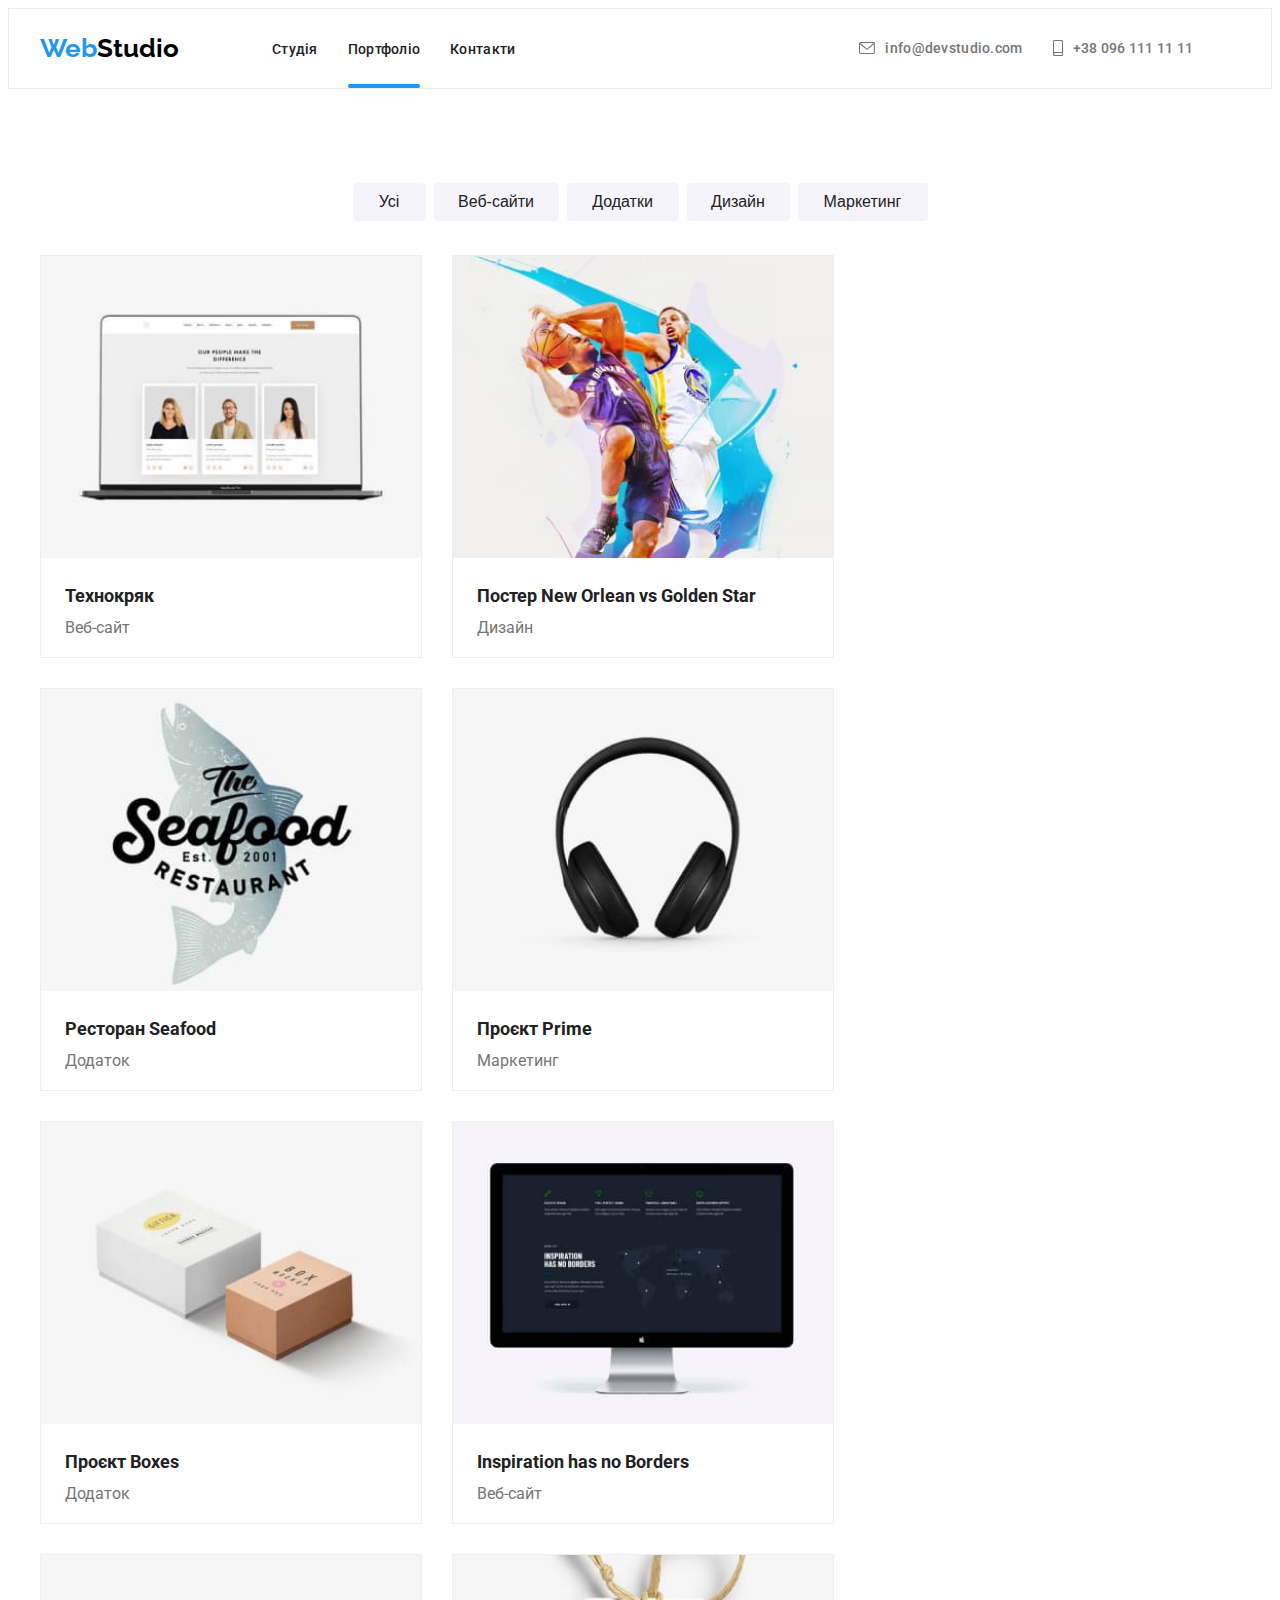
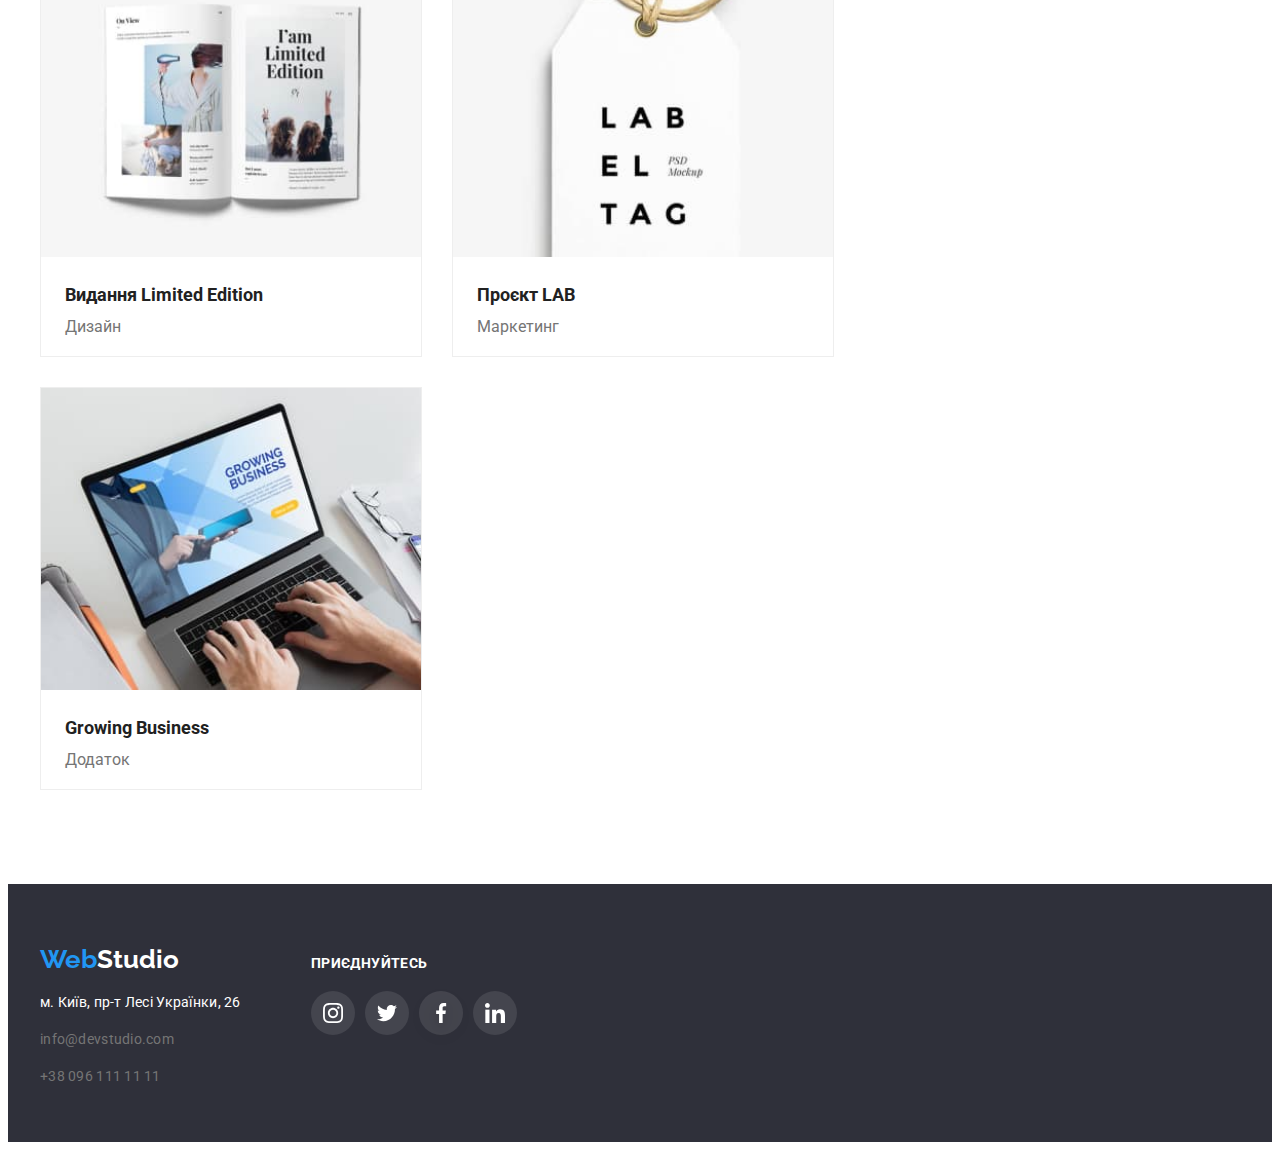
==== portfolio.html @ 008af6e1 "copy file" ====
<!DOCTYPE html>
<html lang="en">
  <head>
    <meta charset="UTF-8" />
    <meta http-equiv="X-UA-Compatible" content="IE=edge" />
    <meta name="viewport" content="width=device-width, initial-scale=1.0" />
    <title>Головна</title>
    <link rel="preconnect" href="https://fonts.googleapis.com">
<link rel="preconnect" href="https://fonts.gstatic.com" crossorigin>
<link rel="preconnect" href="https://fonts.googleapis.com">
<link rel="preconnect" href="https://fonts.gstatic.com" crossorigin>
<link href="https://fonts.googleapis.com/css2?family=Montserrat:wght@400;700&family=Oleo+Script&family=Raleway:wght@700&family=Roboto:wght@400;500;700;900&display=swap"
 rel="stylesheet">
 <link rel="stylesheet" href="https://cdnjs.cloudflare.com/ajax/libs/modern-normalize/1.1.0/modern-normalize.min.css" integrity="sha512-wpPYUAdjBVSE4KJnH1VR1HeZfpl1ub8YT/NKx4PuQ5NmX2tKuGu6U/JRp5y+Y8XG2tV+wKQpNHVUX03MfMFn9Q==" crossorigin="anonymous" referrerpolicy="no-referrer" />
    <link rel="stylesheet" href="./css/styles.css" />
  </head>
  <body class="page-body">
    <header class="page-header">
      <div class="container">
        <nav class="header-nav">
          <a class="logo link" href="WebStudio"
            ><span class="logo-firs-part">Web</span
            ><span class="logo-second-part">Studio</span></a
          >
          <ul class="header-list list">
            <li class="item">
              <a class="header-list-link header-link link" href="./index.html"
                >Студія</a
              >
            </li>
            <li class="item border">
              <a
                class="header-list-link header-link act-port link"
                href="./portfolio.html"
                >Портфоліо</a
              >
            </li>
            <li class="item">
              <a class="header-list-link header-link link" href="a">Контакти</a>
            </li>
          </ul>
        </nav>
        <div class="header-contacts">
          <ul class="list">
            <li class="item adress-item">
              <a class="contacts-link header-mail-link link"
                href="mailto:info@devstudio.com">
                <svg class="icon-mail" width="16" height="12" >
                        <use href="./images/icons.svg#icon-envelope"></use>
                      </svg>
                      info@devstudio.com
              </a>
            </li>
            <li class="item adress-item">
              <a
                class="contacts-link header-tel-link link"
                href="tel:+380961111111"> 
                <svg class="icon-tel" width="10" height="16" >
                        <use href="./images/icons.svg#icon-smartphone"></use>
                      </svg>
                      +38 096 111 11 11
                </a>
            </li>
          </ul>
        </div>
      </div>
    </header>
  <main>
    <section class="portfolio">
      <div class="container container-portfolio">
      <h1 class="visually-hidden">Портфоліо</h1> 
<ul class="main-filter-list list">
    <li class="item"><button class="filter-button filter-button1" type="button">Усі</button></li>
    <li class="item"> <button class="filter-button filter-button2" type="button">Веб-сайти</button> </li>
    <li class="item"> <button class="filter-button filter-button3" type="button"> Додатки</button></li>
    <li class="item"> <button class="filter-button filter-button4" type="button">Дизайн</button></li>
    <li class="item"> <button class="filter-button filter-button5" type="button">Маркетинг</button></li>
</ul>
<div class="container-projects">
<ul class="our-projects-list list">
    <li class="item card">
      <a class="link" href="a">
<div class="img-wrapper">
        <img src="./images/project1.jpg" 
        alt=" Website Technokryak"  
        width="370" 
        height="294">
  <div class="projects-text"> Ресурс пропонує комплексні пропозиції з різним рівнем функціоналу та сервісів. 
          Все це дозволить відвідувачу отримати вичерпні відомості про компанію чи приватну особу.
        </div>
</div>
        <div class="projects-description"><h2 class="projects-title" >Технокряк</h2>
        <p class="projects-item" >Веб-сайт</p>
      </div>
        </a>
    </li>

    <li class="item card">
      <a class="link" href="a">
        <div class="img-wrapper">
        <img src="./images/project2.jpg" 
        alt="Design Poster New Orlean vs Golden Star" 
        width="370" 
        height="294">
        <div class="projects-text"> Ресурс пропонує комплексні пропозиції з різним рівнем функціоналу та сервісів. 
          Все це дозволить відвідувачу отримати вичерпні відомості про компанію чи приватну особу.
        </div>
        </div>
        <div class="projects-description"><h2 class="projects-title" >Постер New Orlean vs Golden Star</h2>
        <p class="projects-item" >Дизайн</p>
      </div>
        </a>
    </li>

    <li class="item card">
      <a class="link" href="a">
         <div class="img-wrapper">
        <img src="./images/project3.jpg" 
        alt="Addition Restaurant Seafood" 
        width="370" 
        height="294">
<div class="projects-text"> Ресурс пропонує комплексні пропозиції з різним рівнем функціоналу та сервісів. 
          Все це дозволить відвідувачу отримати вичерпні відомості про компанію чи приватну особу.
        </div>
        </div>
        <div class="projects-description"><h2 class="projects-title" >Ресторан Seafood</h2>
        <p class="projects-item" >Додаток</p>
      </div>

        </a>
    </li>
    
    <li class="item card">
      <a class="link " href="a">
        <div class="img-wrapper">
        <img src="./images/project4.jpg" 
        alt="Marketing Project Prime" 
        width="370" 
        height="294">
<div class="projects-text"> Ресурс пропонує комплексні пропозиції з різним рівнем функціоналу та сервісів. 
          Все це дозволить відвідувачу отримати вичерпні відомості про компанію чи приватну особу.
        </div>
        </div>
        <div class="projects-description"><h2 class="projects-title" >Проєкт Prime</h2>
        <p class="projects-item" >Маркетинг</p>
      </div>
        </a>
    </li>
    <li class="item card">
      <a class="link" href="a">
        <div class="img-wrapper">
        <img src="./images/project5.jpg" 
        alt="Addition Project Boxes" 
        width="370" 
        height="294">
<div class="projects-text"> Ресурс пропонує комплексні пропозиції з різним рівнем функціоналу та сервісів. 
          Все це дозволить відвідувачу отримати вичерпні відомості про компанію чи приватну особу.
        </div>
        </div>
        <div class="projects-description"><h2 class="projects-title" >Проєкт Boxes</h2>
        <p class="projects-item" >Додаток</p>
      </div>
        </a>
    </li>
    <li class="item card">
      <a class="link" href="a">
<div class="img-wrapper">
        <img src="./images/project6.jpg" 
        alt="Website Inspiration has no Borders" 
        width="370" 
        height="294">
<div class="projects-text"> Ресурс пропонує комплексні пропозиції з різним рівнем функціоналу та сервісів. 
          Все це дозволить відвідувачу отримати вичерпні відомості про компанію чи приватну особу.
        </div>
</div>
        <div class="projects-description"><h2 class="projects-title" >Inspiration has no Borders</h2>
        <p class="projects-item" >Веб-сайт</p>
      </div>
        </a>
    </li>
    <li class="item card">
      <a class="link" href="a">
<div class="img-wrapper">
        <img src="./images/project7.jpg" 
        alt="Design Edition Limited Edition" 
        width="370" 
        height="294">
       <div class="projects-text"> Ресурс пропонує комплексні пропозиції з різним рівнем функціоналу та сервісів. 
          Все це дозволить відвідувачу отримати вичерпні відомості про компанію чи приватну особу.
        </div> 
</div>
        <div class="projects-description"><h2 class="projects-title" >Видання Limited Edition</h2>
        <p class="projects-item" >Дизайн</p>
      </div>
        </a>
    </li>
    <li class="item card">
      <a class="link" href="a">
<div class="img-wrapper">
        <img src="./images/project8.jpg" 
        alt="Marketing Project LAB" 
        width="370" 
        height="294">
<div class="projects-text"> Ресурс пропонує комплексні пропозиції з різним рівнем функціоналу та сервісів. 
          Все це дозволить відвідувачу отримати вичерпні відомості про компанію чи приватну особу.
        </div> 
</div>
        <div class="projects-description"><h2 class="projects-title" >Проєкт LAB</h2>
        <p class="projects-item" >Маркетинг</p>
      </div>
        </a>
    </li>
    <li class="item card">
      <a class="link" href="a">   
        <div class="img-wrapper">
      <img src="./images/project9.jpg" 
      alt="Addition Growing Business" 
      width="370" 
      height="294">
      <div class="projects-text"> Ресурс пропонує комплексні пропозиції з різним рівнем функціоналу та сервісів. 
          Все це дозволить відвідувачу отримати вичерпні відомості про компанію чи приватну особу.
        </div> 
      </div>    
        <div class="projects-description"><h2 class="projects-title" >Growing Business</h2>
        <p class="projects-item" >Додаток</p>
      </div>
      </a>
    </li>
</ul>
</div>
</div>
</section>

  </main>
  <div class="page-footer">
  <footer class="page-footer">
        <div class="container">
        <div class="address-container">
          <a class="footer-logo logo link" href="WebStudio"
            ><span class="logo-firs-part">Web</span
            ><span class="logo-second-footer">Studio</span></a
          >
          <address>
              <ul class="contacts-list list">
                <li>
                  <a
                    class="address-link"
                    href="https://goo.gl/maps/C8LqME3QSycqYcBt8"
                    target="_blank"
                    rel="noopener noreferrer nofollow"
                    >м. Київ, пр-т Лесі Українки, 26</a
                  >
                </li>
                <li>
                  <a class="contacts-link link" href="mailto:info@devstudio.com"
                    >info@devstudio.com</a
                  >
                </li>
                <li>
                  <a class="contacts-link link" href="tel:+380961111111"
                    >+38 096 111 11 11</a>
                </li>
              </ul>
          </address>
        </div>
        <div class="footer-social">
          <h3 class="footer-social-tittle">ПРИЄДНУЙТЕСЬ</h3>
          <ul class="social-icons list">
                  <li class="social-item">
                    <a href="" class="social-link link">
                      <svg class="social-icon" width="20" height="20" >
                        <use href="./images/icons.svg#icon-instagram"></use>
                      </svg>
                    </a>
                  </li>
                  <li class="social-item">
                    <a href="" class="social-link link">
                      <svg class="social-icon" width="20" height="20" >
                        <use href="./images/icons.svg#icon-twitter"></use>
                      </svg>
                    </a>
                  </li>
                  <li class="social-item">
                    <a href="" class="social-link link">
                      <svg class="social-icon facebook-icon" width="20" height="20" >
                        <use href="./images/icons.svg#icon-facebook"></use>
                      </svg>
                    </a>
                  </li>
                  <li class="social-item">
                    <a href="" class="social-link link">
                      <svg class="social-icon" width="20" height="20" >
                        <use href="./images/icons.svg#icon-linkedin"></use>
                      </svg>
                    </a>
                  </li>
                </ul>
        </div>
        </div>
      </footer>
  </div>
  </body>
</html>
---- css/styles.css ----
body {
  font-family:'Roboto';
  text-decoration-color:#757575;
}

h1,
h2,
h3,
p,
ul {
  padding: 0;
  margin: 0;
}
img {
    display: block;
    width: 100%;
    height: auto;
}
/* для іконок */
:root {
    --main-color: #AFB1B8;
    --accent-color: #FFFFFF;
}


.container {
    width: 1200px;
    padding-left: 15px;
    padding-right: 15px;
margin-left: auto;
margin-right: auto;
}

/* ЛОГО сайту */
.logo {
    margin-right: 93px;
   
}

.logo-firs-part{
    font-family: 'Raleway';
    font-style: normal;
    font-weight: 700;
    font-size: 26px;
    line-height:1,19;
    color: #2196F3;
}

.logo-second-part{
    font-family: 'Raleway';
    font-style: normal;
    font-weight: 700;
    font-size: 26px;
    line-height:1,19;
    color: #000000;
}
    .logo-second-footer {
        font-family: 'Raleway';
        font-style: normal;
        font-weight: 700;
        font-size: 26px;
        line-height:1,19;
        color: #FFFFFF;
}

/* header */

.page-header {
background-color:#FFFFFF;
padding-bottom: 94px;
border: 1px solid #ECECEC;
padding-top: 24px;
padding-bottom: 25px;
}

.page-header .container {
display: flex;
  align-items: center;
}

.header-nav {
    display: flex;
    align-items: center; 
}
.header-list {
    display: flex;
    margin: 0px;
}



.header-list .item:not(:first-child) {
margin-left: 30px;
}

.header-contacts .list  {
    display: flex;
    align-items: center;
    
}

.header-mail-link {
    margin-left: 344px;
}

.link, .address-link {
text-decoration:none ;
}

.list {
    list-style: none;
}
.header-list-link {
  font-weight: 500;
  font-size: 14px;
  line-height: 1,14;
  letter-spacing: 0.02em;
  color: #212121;

  transition: 250ms cubic-bezier(0.4, 0, 0.2, 1)

}

.header-list-link:hover, .header-list-link:focus {
    color: #2196F3;
}

.adress-item:hover, .adress-item:focus {
    color: #2196F3;
}



.header-tel-link:hover .icon-tel, .header-tel-link:focus .icon-tel {
    fill: #2196F3;
}

.header-mail-link:hover .icon-mail,
.header-mail-link:focus .icon-mail {
    fill: #2196F3;
}


.header-tel-link, .header-mail-link {
font-size: 14px;
font-weight: 500;
line-height: 1,14;
letter-spacing: 0.02em;
text-align: left;
color:#757575 ;

transition: 250ms cubic-bezier(0.4, 0, 0.2, 1)
}
.header-mail-link {
    margin-right: 30px;
}

.header-tel-link {
    align-items: center;
}

.icon-tel {
    display: inline-flex;
    align-items: center;
    margin-right: 10px;
    fill: #757575;
}

.icon-mail {
    display: inline-flex;
        align-items: center;
    margin-right: 10px;
    fill: #757575;
}


/* .hero */


.hero {
    max-width: 1600px;
    max-height: 600px;
padding-top: 200px;
padding-bottom: 200px;
margin-left: auto;
margin-right: auto;
background-color: rgba(47, 48, 58, 0.4);

background-image:linear-gradient(rgba(47, 48, 58, 0.4), rgba(47, 48, 58, 0.4)), url(../images/background.jpg);
    background-position: center;
    background-repeat: no-repeat;
    
    background-size: cover;
text-align: center;
}

.hero-title {
    min-width: 696;
    margin: 0px;
}



.hero-title {
font-weight: 900;
font-size: 44px;
line-height: 1,36;
text-align: center;
letter-spacing: 0.06em;
text-transform: uppercase;
color: #FFFFFF;
}

/* main */
.main-button {
    width: 216px;
    height: 50px;
    text-align: center;
    border: none;
    border-radius: 4px;
}
.main-button {
font-size: 16px;
font-weight: 700;
line-height: 1,88;
letter-spacing: 0.06em;
margin-top: 30px;
text-align: center;
color: #FFFFFF;
background-color: #2196F3;

transition: 250ms cubic-bezier(0.4, 0, 0.2, 1)
}



.main-button:hover, .main-button:focus {
    background-color: #2196F3;
    color: #FFFFFF;
    cursor: pointer;
}    

.filter-button {
    font-style: normal;
    font-weight: 500;
    font-size: 16px;
    line-height: 1,63;
    color: #212121;


    transition: 250ms cubic-bezier(0.4, 0, 0.2, 1)
    }

    .filter-button:hover, .filter-button:focus {
        background-color: #2196F3;
        color:#FFFFFF;
        cursor: pointer;}

  /* our benefits */
  .our-benefits {
padding-top: 94px;
padding-bottom: 94px;
  }

.benefits-title {
font-weight: 700;
font-size: 14px;
line-height: 1,14;
letter-spacing: 0.03em;
text-transform: uppercase;
color: #212121;
padding-top: 30px;
}

.benefits-list {
    display: flex;
}
.benefits:not(:first-child) {
margin-left: 30px;
}


.benefits-list-item {
    font-family: 'Roboto';
    font-style: normal;
    font-weight: 400;
    font-size: 14px;
    line-height: calc(24/14);
color: rgba(117, 117, 117, 1);
padding-top: 10px;
display: inline-block;
width: 270px;
height: 72px;
}

.benefits-list-item:nth-child(2n):nth-child(3n) {
    width: 270px;
    height: 48px;
}

 .benefits-item {
     width: 270px;
     height: 120px;
     margin-right: 30px;
     padding: 25px 100px;
    background-color: rgba(245, 244, 250, 1);
    filter: drop-shadow(0px 4px 4px rgba(0, 0, 0, 0.25));

 }

.benefits-icon  {
    width: 100%;
    height: 100%;
    display: inline-block;
    display: flex;
    align-items: center;
    justify-content: center;
    border-radius: 4px;
   
}

.benefits-icon {
    fill: var(--main-color);
}


/* ABOUT */

.about {
    padding-bottom: 94px;
}

.about-title {
    margin-bottom: 50px;
}

.about-us:not(:first-child) {
    margin-left: 30px;
    }



.about-list {
    display: flex;
}


/* team */
.our-team {
    background-color: rgba(245, 244, 250, 1);
    padding-bottom: 94px;
}

.team-list .social-item {
    width: 44px;
    height: 44px;
    margin-right: 10px;
   
}

.team-list .social-link {
    width: 100%;
    height: 100%;
    display: inline-block;
    display: flex;
    align-items: center;
    justify-content: center;
    border-radius: 50%;
    background-color: #FFFFFF;

    transition: 250ms cubic-bezier(0.4, 0, 0.2, 1)
}

.team-list .social-link:hover,  .team-list .social-link:focus{
    background-color: #2196F3;
}

.team-list .social-link:hover .social-icon, .team-list .social-link:focus .social-icon {
    fill: var(--accent-color);
}


.team-list .social-icons {
    display: flex;
    justify-content: center;
}

.team-list .social-icons {
    margin-top: 16px;
    padding-bottom: 27px;
}

.team-list .social-item:last-child {
    margin-right: 0px;
}

.about-title, .our-team-title, .regular-customers-title  {
width: 700px;
margin-left: auto;
margin-right: auto;
text-align: center;

font-weight: 700;
font-size: 36px;
line-height: 1,17;
color: #212121;
} 
.our-team-title, .regular-customers-title {
    margin-bottom: 50px;
    padding-top: 94px;
}
.container-team {
 padding-bottom: 94px;
 
}

.team-list {
    display: flex;
}

.team-list .social-icon {
    fill:var(--main-color);
}


.team-member{
    font-weight: 500;
    font-size: 16px;
    line-height:1,19;
    color: #212121;
}
.position{
 font-weight: 400;
font-size: 16px;
line-height: 1,19;
color: #757575;
}
.position-frontend, .position-marketing {
background: url(16166.jpg);
border-radius: 0px;
}
.team-member:not(:first-child) {
    margin-left: 30px;
    }

    .team-member, .position {
margin-left: auto;
margin-right: auto;
text-align: center;
    }

    .team-member-name {
padding-top: 30px;
    }
    .card-thumb {
        filter: drop-shadow(0px 4px 4px rgba(0, 0, 0, 0.25));
    background-color: rgba(255, 255, 255, 1);
    }

    .position {
padding-top: 10px;
    }

    /* REGULAR-CUSTOMERS */

    .customers-icons .customers-item {
        width: 170px;
        height: 92px;
        border: 1px solid rgba(175, 177, 184, 1);
        border-radius: 4px;
        margin-right: 30px;
       
    }

    .regular-customers {
        padding-bottom: 94px;
    }

    .customers-icons {
        display: flex;
        justify-content: center;
    }

    .customers-icons .customers-item:last-child {
        margin-right: 0px;
    }


    .customers-icons .customers-item {
        filter: drop-shadow(0px 4px 4px rgba(0, 0, 0, 0.25)); 
    }


    .customers-icons .customers-link {
    width: 100%;
    height: 100%;
    display: inline-block;
    display: flex;
    align-items: center;
    justify-content: center;
    border-radius: 4px;
    background-color: #FFFFFF;
}

.customers-icons .regular-customers-icon {
    fill: var(--main-color);

    transition: 250ms cubic-bezier(0.4, 0, 0.2, 1)
}

.customers-icons .customers-item:hover .regular-customers-icon, .customers-icons .customers-item:focus .regular-customers-icon {
    fill:#2196F3;
}

.customers-icons .customers-item:hover, .customers-icons .customers-item:focus {
    border-color: #2196F3;
}


.customers-link {
padding: 16px 32px;
}


/* footer */

.footer-logo {
display: inline-block;
margin: auto;
 padding-top: 60px;
padding-bottom: 0px;
}
.page-footer {
    background-color:#2F303A;
}


.page-footer .container {
    display: flex;
    align-items: baseline;
}

.footer-social {
    margin-left: 70px;
}
.footer-social .social-icons {
    margin-top: 20px;
}
.social-icons {
    display: flex;
}

.footer-social .social-item {
    width: 44px;
    height: 44px;
    margin-right: 10px;
}

.footer-social .social-link {
    width: 100%;
    height: 100%;
    display: inline-block;
    display: flex;
    align-items: center;
    justify-content: center;
    border-radius: 50%;
    background-color:rgba(255, 255, 255, 0.1);

    transition: 250ms cubic-bezier(0.4, 0, 0.2, 1)
}

.footer-social .social-link:hover, .footer-social .social-link:focus {
    background-color: #2196F3;
}

.footer-social .social-link {
    fill: #FFFFFF;
}

.footer-social .social-link:hover .social-icon, .footer-social .social-link:focus .social-icon {
    fill: var(--accent-color);
}

.footer-social .social-item:last-child {
    margin-right: 0px;
}

.address-link  {
    color: #FFFFFF;
    font-family: 'Roboto';
    font-style: normal;
    font-weight: 400;
    font-size: 14px;
    line-height: 1,14;
    letter-spacing: 0.02em;
    padding-top: 20px;
    display: inline-block;

    transition: 250ms cubic-bezier(0.4, 0, 0.2, 1)
}

.address-link:hover, :focus {
    color: #2196F3;}

.contacts-list .link {
    font-family: 'Roboto';
    font-style: normal;
font-weight: 400;
font-size: 14px;
line-height: 1,14;
letter-spacing: 0.02em;
color: #757575;
padding-top: 20px;

display: inline-block;
}

.contacts-link:hover, :focus {
    color: #2196F3;
    
}   

.contacts-link {
    display: flex;
    align-items: center;
    transition: 250ms cubic-bezier(0.4, 0, 0.2, 1);
}
.contacts-list.list {
padding-inline-start: 0px;
padding-bottom: 57px;
margin: 0px;
}

.footer-social-tittle {
font-family: 'Roboto';
    font-style: normal;
    font-weight: 700;
    font-size: 14px;
    line-height: 16px;
    letter-spacing: 0.03em;
    text-transform: uppercase;
    color: #FFFFFF;
}

.footer-social .social-icons .social-item:nth-child(3) {
    filter: drop-shadow(0px 4px 4px rgba(0, 0, 0, 0.25));
}

/* СИНЄ ПІДКРЕСЛЕННЯ ПОТОЧНОЇ СТОРІНКИ */
    
.item.border {
    position: relative;
}


    .header-link.act-stud.link::after {
                content: "";
                position: absolute;
                bottom: -30px;
                left: 0;
                width: 100%;
                height: 4px;
                background: #2196F3;
                border-radius: 2px;
                
    }
            
.header-link.act-port.link::after {
    content: "";
    position: absolute;
    bottom: -30px;
    left: 0;
    width: 100%;
    height: 4px;
    background: #2196F3;
    border-radius: 2px;

}

/* МОДАЛЬНЕ ВІКНО */

.backdrop {
    position: fixed;
    top: 0;
    left: 0;
    width: 100%;
    height: 100%;
    background-color:rgba(0, 0, 0, 0.2);

    opacity: 1;

    transition: opacity 250ms cubic-bezier(0.4, 0, 0.2, 1);
}

.backdrop .is-hidden .modal {
    transform: translate(-50%, -50%) scale(1.1);

}

.modal {
    width: 528px;
    height: 581px;
    position: absolute;
top: 50%;
left: 50%;
transform: translate(-50%, -50%) scale(1);

background-color: #FFFFFF;


border-radius: 4px solid rgba(0, 0, 0, 0.1);

transition: 250ms cubic-bezier(0.4, 0, 0.2, 1);

box-shadow: 0px 1px 3px rgba(0, 0, 0, 0.12), 0px 1px 1px rgba(0, 0, 0, 0.14), 0px 2px 1px rgba(0, 0, 0, 0.2);

}



.modal .close-sign {
    position: absolute;
    display: flex;
    justify-content: center;
    cursor: pointer;
    align-items: center;
    top: 10px;
    right: 10px;
    width: 30px;
    height: 30px;
    border-radius: 50%;
    border: 1px solid rgba(0, 0, 0, 0.1);

}

.is-hidden {
    visibility: hidden;
    opacity: 0;
    pointer-events: none;
}



/* Портфоліо */
.our-projects-list {
    padding: 0px;
    margin: 0px;
    list-style: none;
    display: flex;
    flex-wrap: wrap;
    margin-left: -30px;
    margin-top: -30px;
   
}
.container-portfolio {
    padding-top: 94px;
    padding-bottom: 94px;
}
.our-projects-list > .item {
    flex-basis: calc(100% / 3 - 30px);
border: 1px solid #eeeeee;
margin-left: 30px;
margin-top: 30px;
}


.container-projects {
    padding-top: 34px;
}
.visually-hidden {
    display: none;}
    
.projects-title {
    font-weight: 700;
    font-size: 18px;
    line-height: 2;
    color: #212121;
}
.projects-item {
    font-weight: 400;
    font-size: 16px;
    line-height: 1,86;
    color: #757575;
}
.main-filter-list {
display: flex;
justify-content: center;
margin-left: auto;
margin-right: auto;
}
.main-filter-list .item:not(:first-child) {
margin-left: 8px;
}
.filter-button {
    height: 38px;
    background-color:#F5F4FA ;
    border: none;
    color: rgba(33, 33, 33, 1);
    border-radius: 4px; 

    transition: 250ms cubic-bezier(0.4, 0, 0.2, 1)
}


.filter-button:hover, :focus {
    filter: drop-shadow(0px 4px 4px rgba(0, 0, 0, 0.25));
}
.filter-button1 {
width: 73px; ;
}
.filter-button2 {
width: 125px;
}
.filter-button3 { 
width: 112px;
/* filter: drop-shadow(0px 4px 4px rgba(0, 0, 0, 0.25)); */
}

.filter-button4 {
width: 103px;
}
.filter-button5 {
width: 130px;
}

.projects-item {
    margin-top: 4px;
}

.projects-description {
    padding: 20px 24px;
}


.card {
    transition: 250ms cubic-bezier(0.4, 0, 0.2, 1)
}

.card:hover, :focus {
    box-shadow: 0px 1px 1px rgba(0, 0, 0, 0.12), 
    0px 4px 4px rgba(0, 0, 0, 0.06), 
    1px 4px 6px rgba(0, 0, 0, 0.16);
  
}

.card .img-wrapper {
    position: relative;
    overflow: hidden;
}

.card img {
    display: block;
}


.projects-text {
    font-family: 'Roboto';
    font-style: normal;
    font-weight: 400;
    font-size: 18px;
    line-height: 28px;
    background-color:rgba(33, 150, 243, 0.9);
    opacity: 1;
    letter-spacing: 0.03em;
    color: #FFFFFF;
    position: absolute;
    bottom: 0;
    top: 0;
    left: 0;
    right: 0;
    height: 100%;
    display: flex;
    justify-content: center;
    align-items: center;
    padding: 63px 24px;
    transform: translateY(100%);
    transition: transform 250ms cubic-bezier(0.4, 0, 0.2, 1);
    /* transition: transform 500ms linear; */
}

.our-projects-list .item {
    cursor: pointer;
}

.our-projects-list .item:hover .projects-text {
    transform: translateY(0%);

}
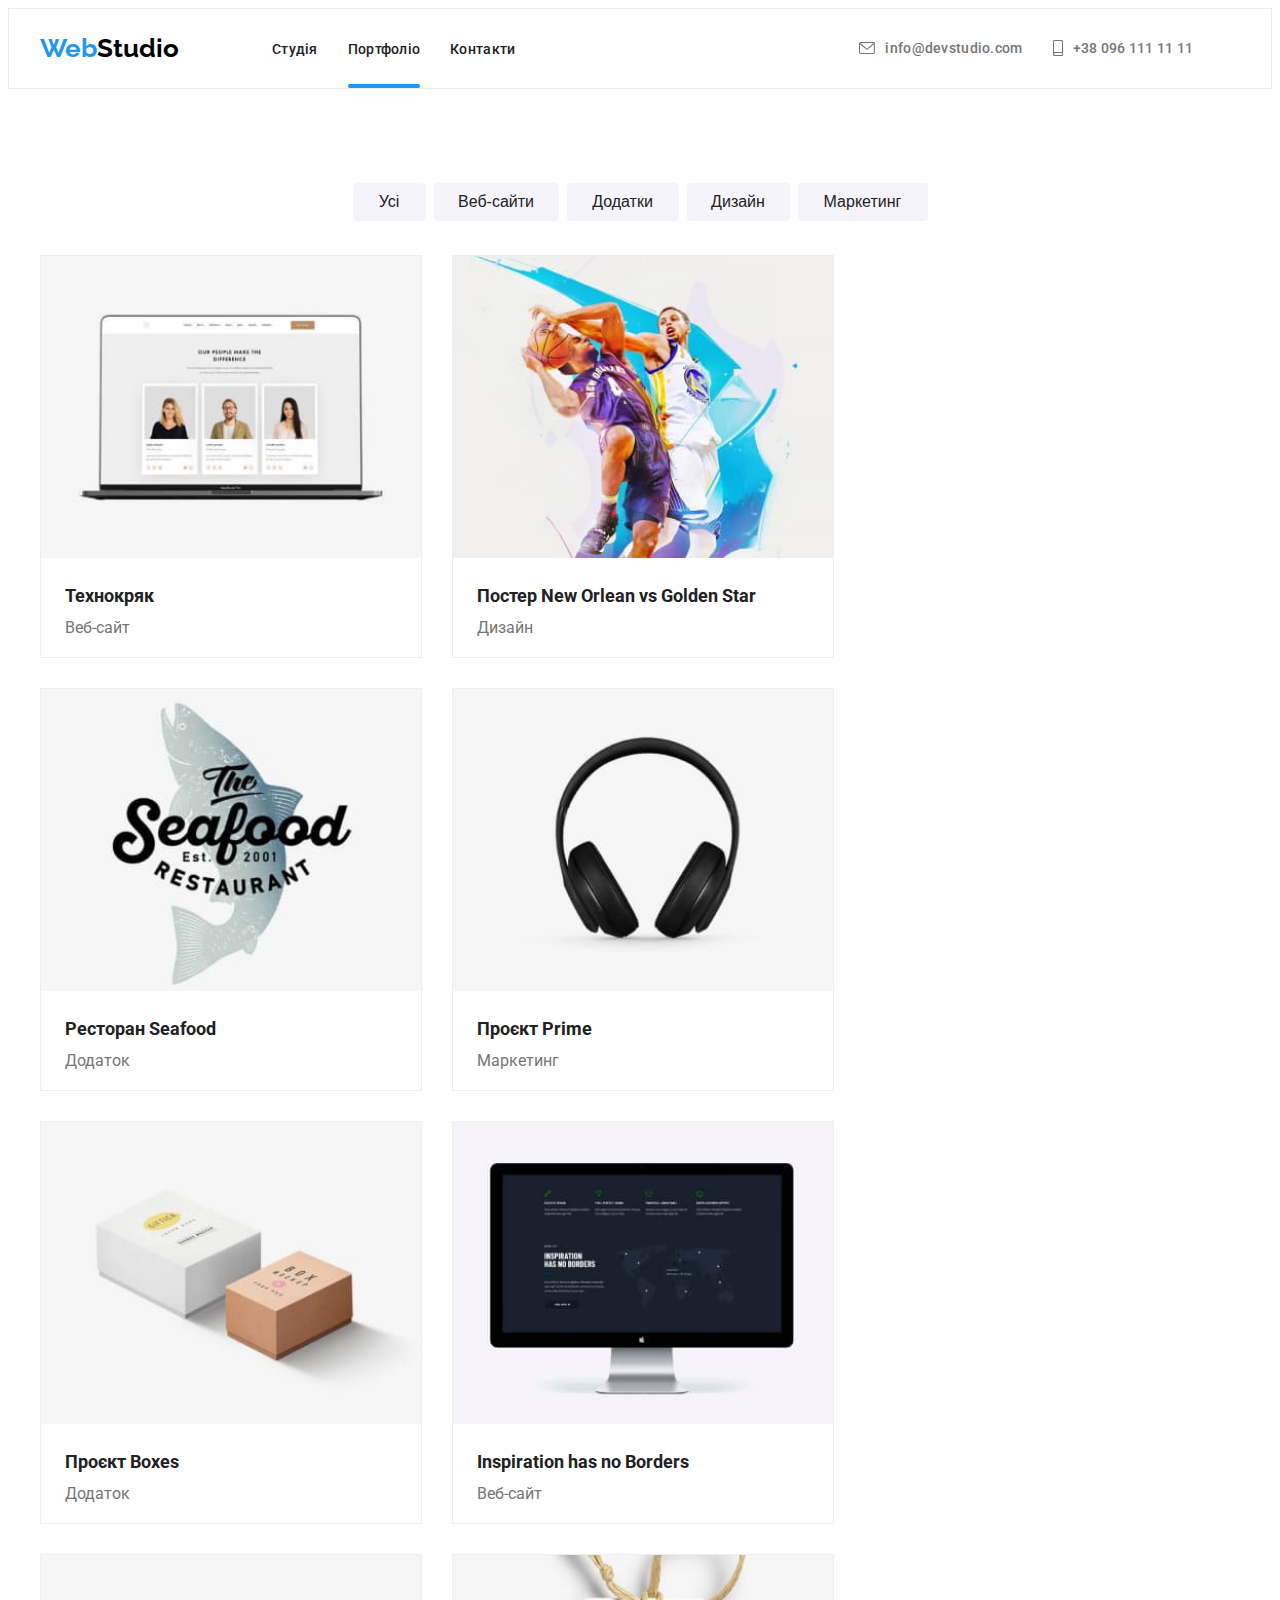
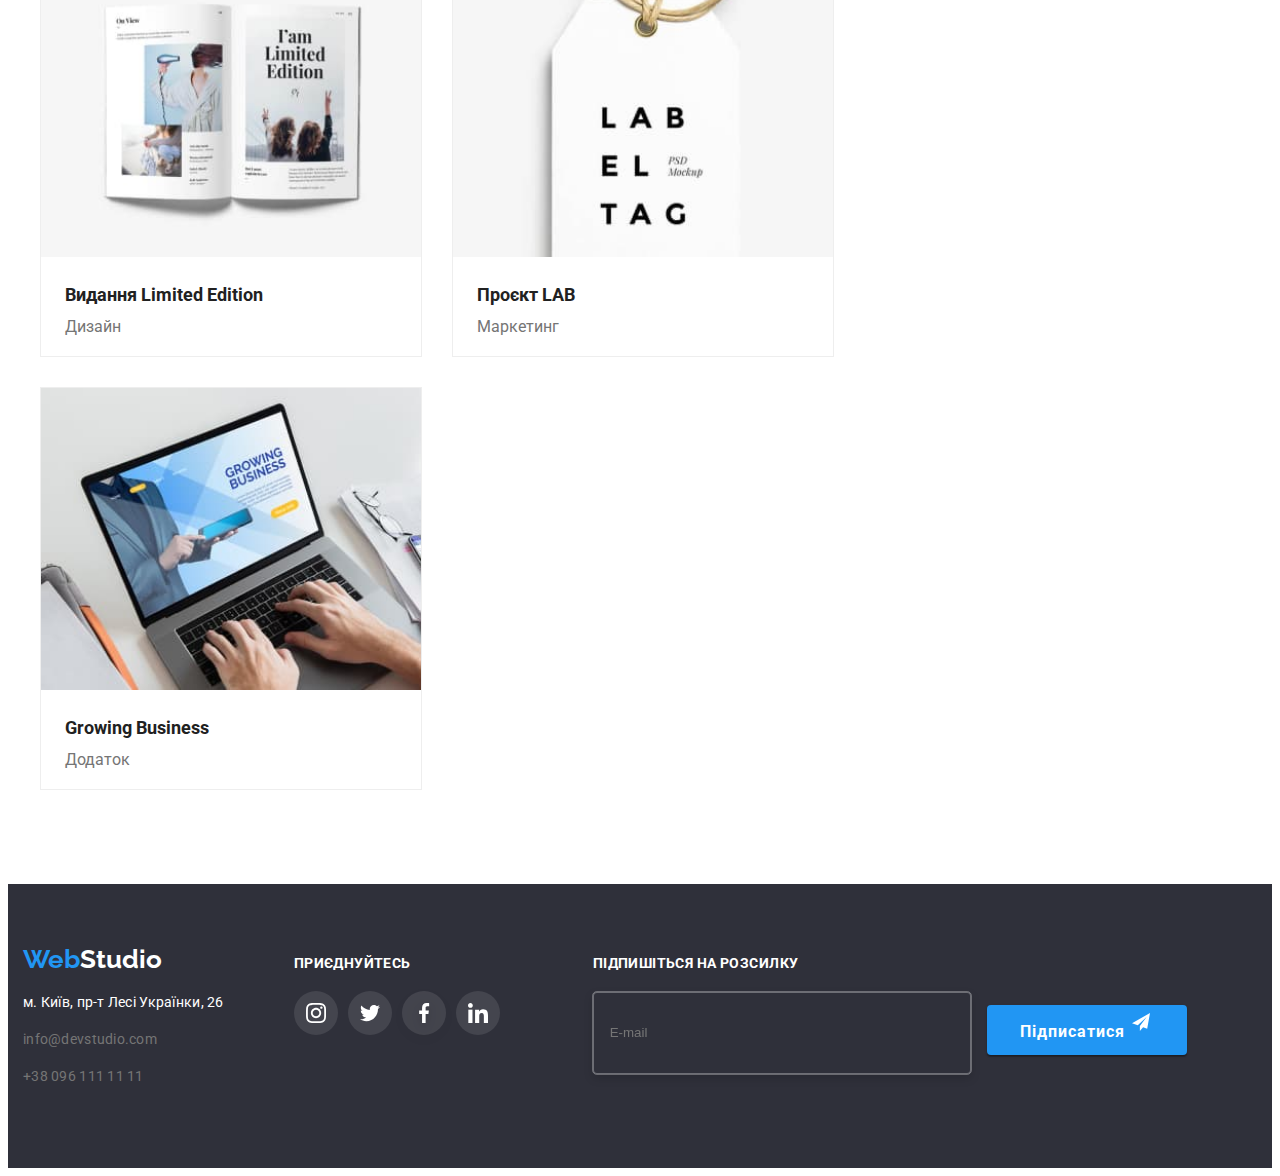
==== commit bcbeb682: "оновлює футер на стр портфоліо" ====
--- a/portfolio.html
+++ b/portfolio.html
@@ -233,7 +233,7 @@
 
   </main>
   <div class="page-footer">
-  <footer class="page-footer">
+   <footer class="page-footer">
         <div class="container">
         <div class="address-container">
           <a class="footer-logo logo link" href="WebStudio"
@@ -296,7 +296,20 @@
                   </li>
                 </ul>
         </div>
-        </div>
+       
+         <form class="form js-speaker-form">
+          <div class="footer-wrapper">
+          <label for="mail" class="sender-label" >ПІДПИШІТЬСЯ НА РОЗСИЛКУ</label>
+          <input class="sender-input" type="email" name="mail" id="footer-mail"  placeholder="E-mail"/>
+          <button class="sender-btn" type="submit">
+          <span  class="sender-text">Підписатися</span> 
+          <svg class="icon-send" width="24" height="24">
+          <use href="./images/icons.svg#icon-send"></use>
+        </svg>
+  </button>
+        </div>
+         </div>
+          </form>
       </footer>
   </div>
   </body>
--- a/css/styles.css
+++ b/css/styles.css
@@ -275,9 +275,9 @@
 .benefits-list {
     display: flex;
 }
-.benefits:not(:first-child) {
+/* .benefits:not(:first-child) {
 margin-left: 30px;
-}
+} */
 
 
 .benefits-list-item {
@@ -523,6 +523,10 @@
 
 
 /* footer */
+.page-footer {
+    display: flex;
+}
+
 
 .footer-logo {
 display: inline-block;
@@ -645,8 +649,112 @@
 .footer-social .social-icons .social-item:nth-child(3) {
     filter: drop-shadow(0px 4px 4px rgba(0, 0, 0, 0.25));
 }
-
-/* СИНЄ ПІДКРЕСЛЕННЯ ПОТОЧНОЇ СТОРІНКИ */
+/* Форма у футері */
+
+.form {
+    /* width: 570px;
+    height: 86px; */
+    /* margin: 0; */
+}
+
+.footer-wrapper  {
+    /* width: 570px;
+    height: 86px; */
+    display: block;
+    align-items: flex-end;
+    justify-content: center; 
+    margin-top: 72px ;
+    margin-left: 93px;
+    margin-bottom: 94px; 
+}
+
+.sender-label {
+    display: block;
+    margin-bottom: 20px;
+    font-weight: 700;
+    font-size: 14px;
+    line-height: 1.14;
+    letter-spacing: 0.03em;
+    text-transform: uppercase;
+    color: #FFFFFF;
+
+}
+.sender-input {
+    padding-left: 16px;
+    padding-top: 15px;
+    padding-bottom: 15px;
+    margin-right: 12px;
+    width: 358px;
+    height: 50px;
+    border: 1px solid rgba(255, 255, 255, 0.3);
+    filter: drop-shadow(0px 4px 4px rgba(0, 0, 0, 0.15));
+    border-radius: 4px;
+    background-color: rgba(47, 48, 58, 1);
+    color:rgba(255, 255, 255, 0.6);
+    outline: 1px solid rgba(255, 255, 255, 0.3);
+    
+}
+
+.sender-input:focus 
+{
+
+}
+
+
+.sender-btn {
+    width: 200px;
+        height: 50px;
+        text-align: center;
+        border: none;
+        border-radius: 4px;
+        font-family: 'Roboto';
+        font-style: normal;
+        font-weight: 700;
+        font-size: 16px;
+        line-height: 30px;
+        letter-spacing: 0.06em;
+        color: #FFFFFF;
+        padding: 0;
+        
+    
+        background-color: #2196F3;
+        box-shadow: 0px 1px 3px rgba(0, 0, 0, 0.12), 0px 1px 1px rgba(0, 0, 0, 0.14), 0px 2px 1px rgba(0, 0, 0, 0.2);
+        border-radius: 4px;
+    
+}
+.sender-text {
+    
+  }
+
+
+.icon-send {
+    align-items: center;
+  
+}
+
+   
+    
+
+
+.sender-text {
+
+    font-family: 'Roboto';
+        font-style: normal;
+        font-weight: 700;
+        font-size: 16px;
+        line-height: 30px;
+        margin-left: auto;
+        margin-right: auto;
+        display: ;
+        align-items: center;
+       justify-content: center;
+        letter-spacing: 0.06em;
+    
+        color: #FFFFFF;
+}
+
+
+
     
 .item.border {
     position: relative;
@@ -716,7 +824,9 @@
 
 }
 
-
+.modal-input {
+    color:#000000
+}
 
 .modal .close-sign {
     position: absolute;
@@ -733,12 +843,260 @@
 
 }
 
+.close-sign .icon-close:focus, .close-sign .icon-close:hover {
+    fill: #2196F3;
+    transition: 250ms cubic-bezier(0.4, 0, 0.2, 1);
+}
+
 .is-hidden {
     visibility: hidden;
     opacity: 0;
     pointer-events: none;
 }
 
+textarea {
+    resize: none;
+    border: 1px solid rgba(33, 33, 33, 0.2);
+        border-radius: 4px;
+}
+
+.form-tittle {
+    font-family: 'Roboto';
+     font-style: normal;
+     font-weight: 700;
+    font-size: 20px;
+     line-height: 23px;
+     text-align: center;
+     letter-spacing: 0.03em;
+     color: #212121;
+
+     display: block;
+     align-items: center;
+     justify-content: center;
+     margin-top: 40px ;
+     margin-left: 32,5px;
+     margin-right: 47,5px;
+    margin-bottom: 12px;
+
+}
+
+.modal-form {
+    width: 448px;
+    height: 342px;
+    margin-left: 32.5px;
+    margin-right: 47.5px;
+    margin-bottom: 20px;
+}
+
+.form-label {
+    margin-bottom: 4px;
+    
+}
+
+.form-field {
+    display: flex;
+    flex-direction: column;
+    margin-bottom: 10px;
+    font-family: 'Roboto';
+    font-style: normal;
+    font-weight: 400;
+    font-size: 12px;
+    line-height: 14px;
+    letter-spacing: 0.01em;
+    color: #757575;
+}
+
+.form-field input {
+    margin: 0;
+    padding: 6px 10px;
+    width: 448px;
+    height: 40px;
+
+    border: 1px solid rgba(33, 33, 33, 0.2);
+    border-radius: 4px;
+
+    position: relative;
+}
+
+/* .form-field input:focus, .form-field input:hover {
+    border-color:  #2196F3;
+
+} */
+
+.form-field-comment {
+    width: 448px;
+    height: 138px;
+
+    
+    
+}
+
+.form-field input::placeholder {
+    display: block;
+    font-family: 'Roboto';
+    font-style: normal;
+    font-weight: 400;
+    font-size: 12px;
+    line-height: 14px;
+    letter-spacing: 0.01em;
+    color: rgba(117, 117, 117, 0.5);
+    border: 1px solid rgba(33, 33, 33, 0.2);
+     border-radius: 4px;
+
+ 
+}
+
+.agree-label {
+font-family: 'Roboto';
+    font-style: normal;
+    font-weight: 400;
+    font-size: 14px;
+    line-height: 24px;
+    letter-spacing: 0.03em;
+    color: #757575;
+    display: block;
+    justify-content: center;
+    align-items: center;
+    margin-left: 0px;
+    margin-right: 0px;
+}
+
+.check-line {
+margin: 10px 0;
+}
+.checkbox-agree {
+    display: flex;
+    align-items: center;
+}
+
+.checkbox-agree .icon-wrapper {
+    width: 16px;
+    height: 15px;
+    border: 2px solid #000000;
+    border-radius: 2px;
+    margin-right: 8px;
+    display: flex;
+    align-items: center;
+    justify-content: center;
+
+}
+.checkbox-agree .agree-icon {
+    fill: transparent;
+}
+
+.check-line input:checked+.checkbox-agree .icon-wrapper {
+    background-color: #2196F3;
+    border: none;
+}
+.check-line input:checked +.checkbox-agree .agree-icon {
+    fill: #FFFFFF ;
+}
+
+.form-field .modal-input {
+    padding-left: 47px;
+    
+}
+
+.form-label .modal-input {
+    background-color: #000000;
+}
+
+
+.modal-input, .form-comment {
+    cursor: pointer;
+}
+.modal-input:focus, .form-comment:focus {
+    outline: 1px solid #2196F3;
+    border: transparent;
+    transition: 250ms cubic-bezier(0.4, 0, 0.2, 1);
+    
+}
+
+.form-field input {
+    columns: #fff;
+}
+
+.form-comment {
+    padding: 12px 16px;
+
+    font-family: 'Roboto';
+        font-style: normal;
+        font-weight: 400;
+        font-size: 12px;
+        line-height: 14px;
+        letter-spacing: 0.01em;
+    
+        color: rgba(117, 117, 117, 0.5);
+
+}
+
+
+.agreement {
+    text-decoration-line: underline;
+    color: #2196F3;
+}
+
+
+.form-button {
+    width: 200px;
+        height: 50px;
+        text-align: center;
+        border: none;
+        border-radius: 4px;
+
+        font-family: 'Roboto';
+        font-style: normal;
+        font-weight: 700;
+        font-size: 16px;
+        line-height: 30px;
+        letter-spacing: 0.06em;
+color: #FFFFFF;
+
+background-color: #2196F3;
+box-shadow: 0px 1px 3px rgba(0, 0, 0, 0.12), 0px 1px 1px rgba(0, 0, 0, 0.14), 0px 2px 1px rgba(0, 0, 0, 0.2);
+border-radius: 4px;
+
+margin-top: 30px ;
+margin-bottom: 40px;
+margin-left: 156.5px;
+margin-right: 171.5px;
+
+}
+
+.input-wrapper {
+    position: relative;
+   
+   
+}
+.input-wrapper input {
+    margin-top: 0px;
+}
+.input-icon {
+    width: 18px;
+    height: 18px;
+    display: inline-block;
+    position: absolute;
+    left: 12px;
+    top: 50%;
+    display: inline-block;
+   
+
+   
+    transform: translateY(-50%);
+fill: #212121;
+}
+/* 
+.modal-input {
+    padding-left: 83px;
+    border: 0px;
+} */
+
+
+
+.modal-input:focus +.input-icon {
+    fill: #2196F3;
+    transition: 250ms cubic-bezier(0.4, 0, 0.2, 1);
+}
 
 
 /* Портфоліо */
@@ -885,4 +1243,5 @@
 .our-projects-list .item:hover .projects-text {
     transform: translateY(0%);
 
-}+}
+
